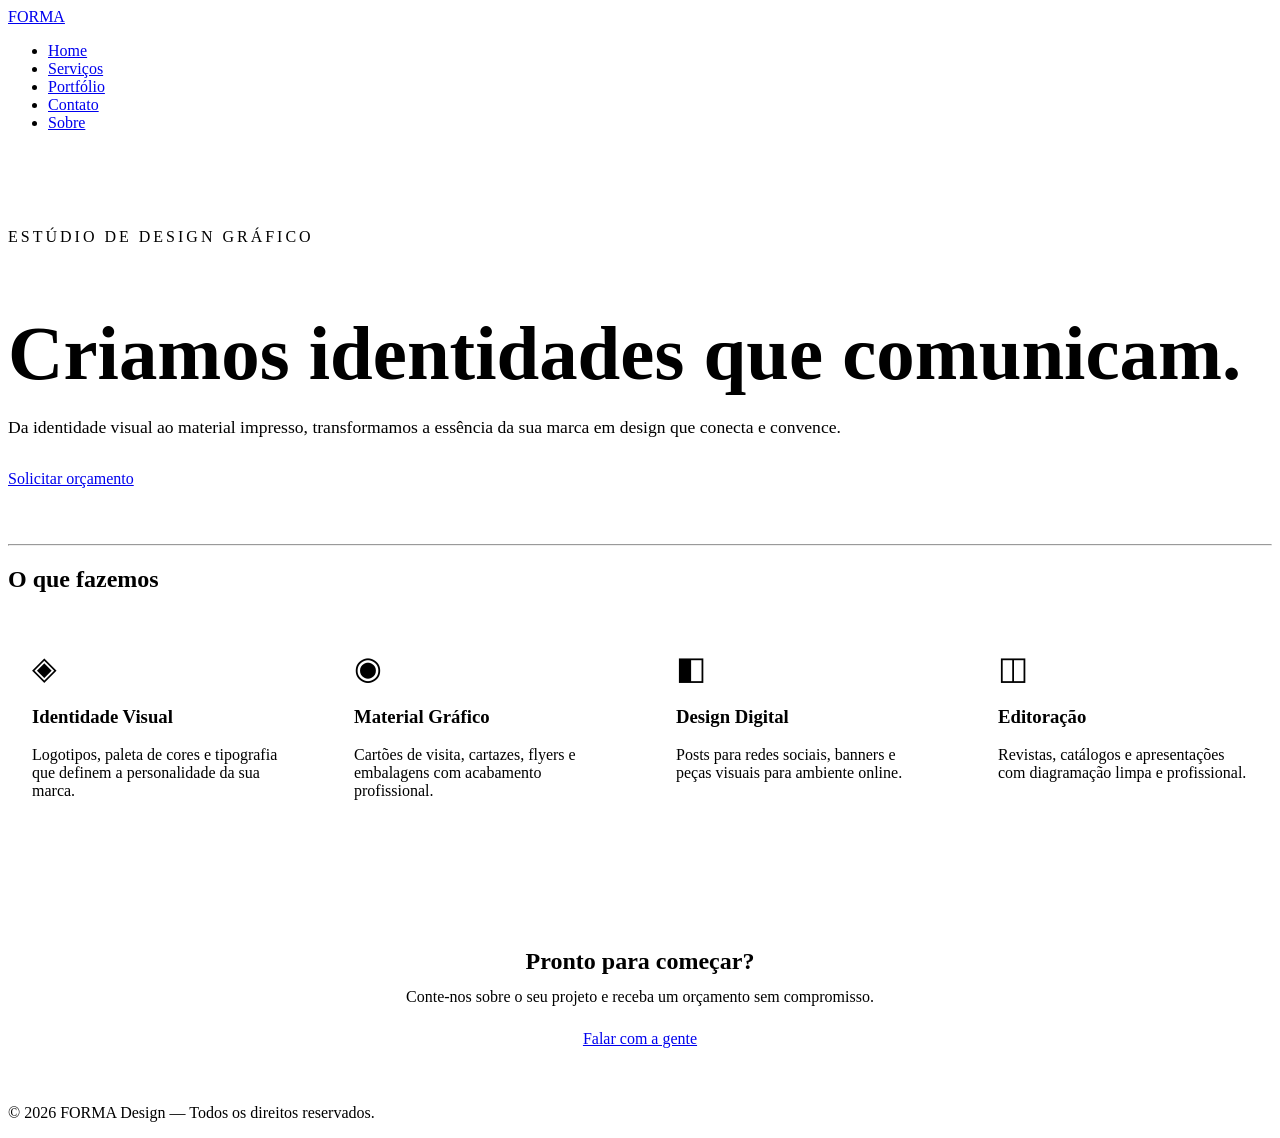
==== index.html @ bc7907e8 "Rename ProjetoDesign/index.html to index.html" ====
<!DOCTYPE html>
<html lang="pt-BR">
<head>
  <meta charset="UTF-8">
  <meta name="viewport" content="width=device-width, initial-scale=1.0">
  <title>FORMA — Estúdio de Design Gráfico</title>
  <!-- CSS global compartilhado por todas as páginas -->
  <link rel="stylesheet" href="css/estilo.css">

  <!-- Estilos exclusivos desta página (index) -->
  <style>
    /* Seção hero: apresentação principal */
    .hero {
      padding: 4rem 0 3rem;
      border-bottom: 1px solid var(--cor-borda);
    }

    .hero .subtitulo {
      font-size: 1rem;
      text-transform: uppercase;
      letter-spacing: 3px;
      color: var(--cor-destaque);
      margin-bottom: 0.8rem;
    }

    .hero h1 {
      font-size: clamp(2.5rem, 6vw, 5rem);
      margin-bottom: 1.2rem;
      color: var(--cor-texto);
    }

    .hero h1 em {
      color: var(--cor-destaque);
      font-style: normal;
    }

    .hero p {
      font-size: 1.1rem;
      margin-bottom: 2rem;
    }

    /* Grade de serviços */
    .grade-servicos {
      display: grid;
      grid-template-columns: repeat(auto-fit, minmax(220px, 1fr));
      gap: 1.5rem;
      margin-top: 2rem;
    }

    .card-servico {
      background-color: var(--cor-superficie);
      border: 1px solid var(--cor-borda);
      border-radius: var(--raio-borda);
      padding: 1.5rem;
      transition: border-color var(--transicao);
    }

    .card-servico:hover {
      border-color: var(--cor-destaque);
    }

    .card-servico .icone {
      font-size: 2rem;
      margin-bottom: 0.8rem;
    }

    /* Seção chamada para ação */
    .cta {
      background-color: var(--cor-superficie);
      border: 1px solid var(--cor-borda);
      border-radius: var(--raio-borda);
      padding: 2.5rem;
      margin-top: 3rem;
      text-align: center;
    }

    .cta h2 {
      margin-bottom: 0.8rem;
    }

    .cta p {
      margin: 0 auto 1.5rem;
    }
  </style>
</head>

<body>

  <!-- ===== CABEÇALHO ===== -->
  <header>
    <a href="index.html" class="logo">FORMA</a>

    <nav>
      <ul>
        <li><a href="index.html" class="ativo">Home</a></li>
        <li><a href="pages/pagina01.html">Serviços</a></li>
        <li><a href="pages/pagina02.html">Portfólio</a></li>
        <li><a href="pages/pagina03.html">Contato</a></li>
        <li><a href="pages/pagina07.html">Sobre</a></li>
      </ul>
    </nav>
  </header>

  <!-- ===== CONTEÚDO PRINCIPAL ===== -->
  <main>

    <!-- Seção de apresentação -->
    <section class="hero">
      <p class="subtitulo">Estúdio de Design Gráfico</p>
      <h1>Criamos <em>identidades</em> que comunicam.</h1>
      <p>
        Da identidade visual ao material impresso, transformamos
        a essência da sua marca em design que conecta e convence.
      </p>
      <a href="pages/pagina03.html" class="botao">Solicitar orçamento</a>
    </section>

    <hr class="divisor">

    <!-- Seção de serviços -->
    <section>
      <h2>O que fazemos</h2>

      <div class="grade-servicos">

        <article class="card-servico">
          <div class="icone">◈</div>
          <h3>Identidade Visual</h3>
          <p>Logotipos, paleta de cores e tipografia que definem a personalidade da sua marca.</p>
        </article>

        <article class="card-servico">
          <div class="icone">◉</div>
          <h3>Material Gráfico</h3>
          <p>Cartões de visita, cartazes, flyers e embalagens com acabamento profissional.</p>
        </article>

        <article class="card-servico">
          <div class="icone">◧</div>
          <h3>Design Digital</h3>
          <p>Posts para redes sociais, banners e peças visuais para ambiente online.</p>
        </article>

        <article class="card-servico">
          <div class="icone">◫</div>
          <h3>Editoração</h3>
          <p>Revistas, catálogos e apresentações com diagramação limpa e profissional.</p>
        </article>

      </div>
    </section>

    <!-- Chamada para ação -->
    <div class="cta">
      <h2>Pronto para começar?</h2>
      <p>Conte-nos sobre o seu projeto e receba um orçamento sem compromisso.</p>
      <a href="pages/pagina03.html" class="botao">Falar com a gente</a>
    </div>

  </main>

  <!-- ===== RODAPÉ ===== -->
  <footer>
    <p>&copy; 2026 <span>FORMA Design</span> — Todos os direitos reservados.</p>
  </footer>

</body>
</html>
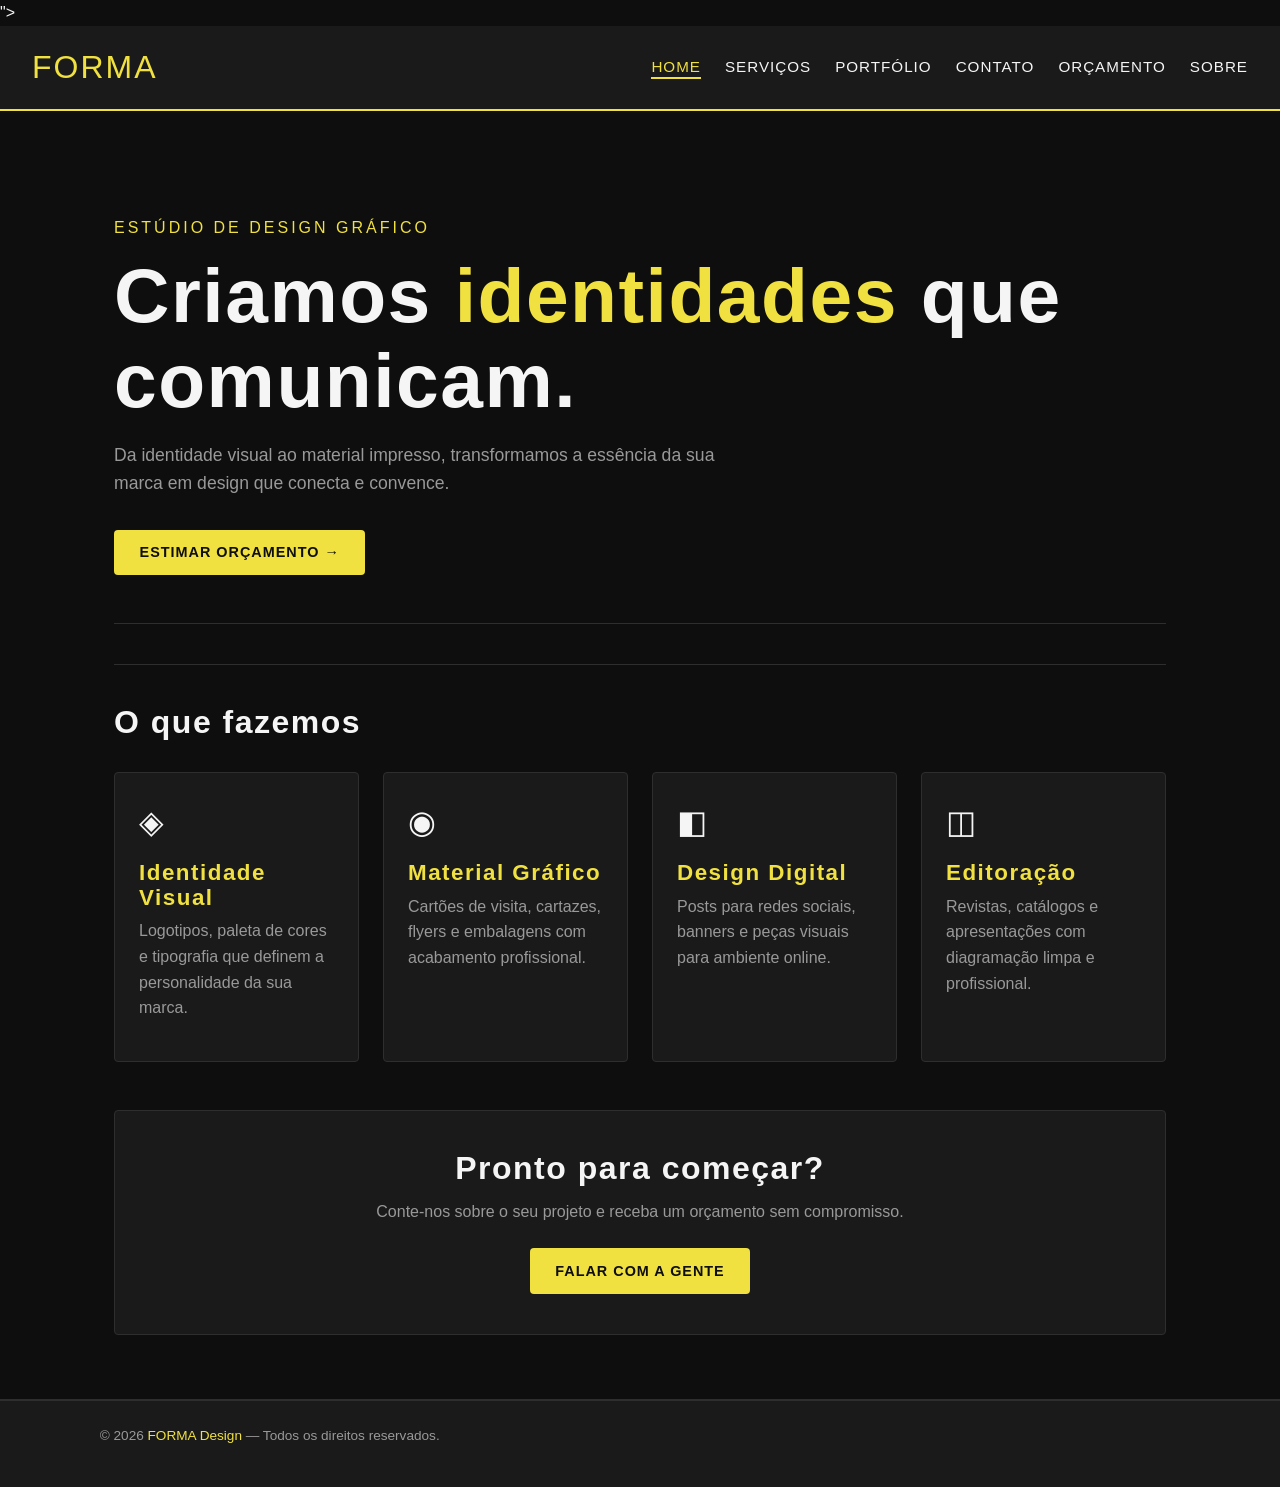
==== commit 2f151371: "Atualização final do código" ====
--- a/index.html
+++ b/index.html
@@ -1,11 +1,12 @@
 <!DOCTYPE html>
 <html lang="pt-BR">
-<head>
+<head >
   <meta charset="UTF-8">
   <meta name="viewport" content="width=device-width, initial-scale=1.0">
   <title>FORMA — Estúdio de Design Gráfico</title>
   <!-- CSS global compartilhado por todas as páginas -->
   <link rel="stylesheet" href="css/estilo.css">
+  <link rel="icon" type="image/png" href="images/icon_forma.png">">
 
   <!-- Estilos exclusivos desta página (index) -->
   <style>
@@ -96,6 +97,7 @@
         <li><a href="pages/pagina01.html">Serviços</a></li>
         <li><a href="pages/pagina02.html">Portfólio</a></li>
         <li><a href="pages/pagina03.html">Contato</a></li>
+        <li><a href="pages/pagina06.html">Orçamento</a></li>
         <li><a href="pages/pagina07.html">Sobre</a></li>
       </ul>
     </nav>
@@ -112,7 +114,7 @@
         Da identidade visual ao material impresso, transformamos
         a essência da sua marca em design que conecta e convence.
       </p>
-      <a href="pages/pagina03.html" class="botao">Solicitar orçamento</a>
+      <a href="pages/pagina06.html" class="botao"> Estimar Orçamento →</a>
     </section>
 
     <hr class="divisor">
--- a/css/estilo.css
+++ b/css/estilo.css
@@ -0,0 +1,156 @@
+/* =============================================
+   ESTILO GLOBAL - ESTÚDIO DE DESIGN GRÁFICO
+   Arquivo: css/estilo.css
+   Descrição: Estilos compartilhados por todas
+              as páginas do site.
+   ============================================= */
+
+/* --- 1. VARIÁVEIS DE COR E FONTE --- */
+html {
+  --cor-fundo:       #0e0e0e;
+  --cor-superficie:  #1a1a1a;
+  --cor-borda:       #2e2e2e;
+  --cor-destaque:    #f0e040;   /* amarelo gráfico */
+  --cor-texto:       #f5f5f5;
+  --cor-texto-suave: #999999;
+  --fonte-titulo:    'Bebas Neue', sans-serif;
+  --fonte-corpo:     'DM Sans', sans-serif;
+  --raio-borda:      4px;
+  --transicao:       0.25s ease;
+}
+
+/* --- 2. RESET BÁSICO --- */
+*, *::before, *::after {
+  box-sizing: border-box;
+  margin: 0;
+  padding: 0;
+}
+
+/* --- 3. ESTILOS DO BODY --- */
+body {
+  background-color: var(--cor-fundo);
+  color: var(--cor-texto);
+  font-family: var(--fonte-corpo);
+  font-size: 1rem;
+  line-height: 1.6;
+}
+
+/* --- 4. IMPORTAÇÃO DE FONTES (Google Fonts) --- */
+@import url('https://fonts.googleapis.com/css2?family=Bebas+Neue&family=DM+Sans:wght@400;500;700&display=swap');
+
+/* --- 5. CABEÇALHO (HEADER) --- */
+header {
+  background-color: var(--cor-superficie);
+  border-bottom: 2px solid var(--cor-destaque);
+  padding: 1rem 2rem;
+  display: flex;
+  align-items: center;
+  justify-content: space-between;
+  flex-wrap: wrap;
+  gap: 1rem;
+}
+
+header .logo {
+  font-family: var(--fonte-titulo);
+  font-size: 2rem;
+  letter-spacing: 2px;
+  color: var(--cor-destaque);
+  text-decoration: none;
+}
+
+/* --- 6. NAVEGAÇÃO (NAV) --- */
+nav ul {
+  list-style: none;
+  display: flex;
+  gap: 1.5rem;
+  flex-wrap: wrap;
+}
+
+nav a {
+  color: var(--cor-texto);
+  text-decoration: none;
+  font-weight: 500;
+  font-size: 0.95rem;
+  letter-spacing: 1px;
+  text-transform: uppercase;
+  transition: color var(--transicao);
+}
+
+nav a:hover {
+  color: var(--cor-destaque);
+}
+
+nav a.ativo {
+  color: var(--cor-destaque);
+  border-bottom: 2px solid var(--cor-destaque);
+  padding-bottom: 2px;
+}
+
+/* --- 7. CONTEÚDO PRINCIPAL (MAIN) --- */
+main {
+  max-width: 1100px;
+  margin: 2.5rem auto;
+  padding: 0 1.5rem;
+}
+
+/* --- 8. TÍTULOS DE SEÇÃO --- */
+h1, h2, h3 {
+  font-family: var(--fonte-titulo);
+  letter-spacing: 1.5px;
+  line-height: 1.1;
+}
+
+h1 { font-size: 3rem;   color: var(--cor-destaque); }
+h2 { font-size: 2rem;   color: var(--cor-texto);     margin-bottom: 1rem; }
+h3 { font-size: 1.4rem; color: var(--cor-destaque);  margin-bottom: 0.5rem; }
+
+/* --- 9. PARÁGRAFOS E TEXTO --- */
+p {
+  color: var(--cor-texto-suave);
+  margin-bottom: 1rem;
+  max-width: 65ch;
+}
+
+/* --- 10. BOTÕES --- */
+.botao {
+  display: inline-block;
+  background-color: var(--cor-destaque);
+  color: #0e0e0e;
+  padding: 0.7rem 1.6rem;
+  font-family: var(--fonte-corpo);
+  font-weight: 700;
+  font-size: 0.9rem;
+  letter-spacing: 1px;
+  text-transform: uppercase;
+  text-decoration: none;
+  border: none;
+  border-radius: var(--raio-borda);
+  cursor: pointer;
+  transition: opacity var(--transicao);
+}
+
+.botao:hover {
+  opacity: 0.85;
+}
+
+/* --- 11. DIVISOR DE SEÇÃO --- */
+.divisor {
+  border: none;
+  border-top: 1px solid var(--cor-borda);
+  margin: 2.5rem 0;
+}
+
+/* --- 12. RODAPÉ (FOOTER) --- */
+footer {
+  background-color: var(--cor-superficie);
+  border-top: 2px solid var(--cor-borda);
+  text-align: center;
+  padding: 1.5rem;
+  margin-top: 4rem;
+  font-size: 0.85rem;
+  color: var(--cor-texto-suave);
+}
+
+footer span {
+  color: var(--cor-destaque);
+}
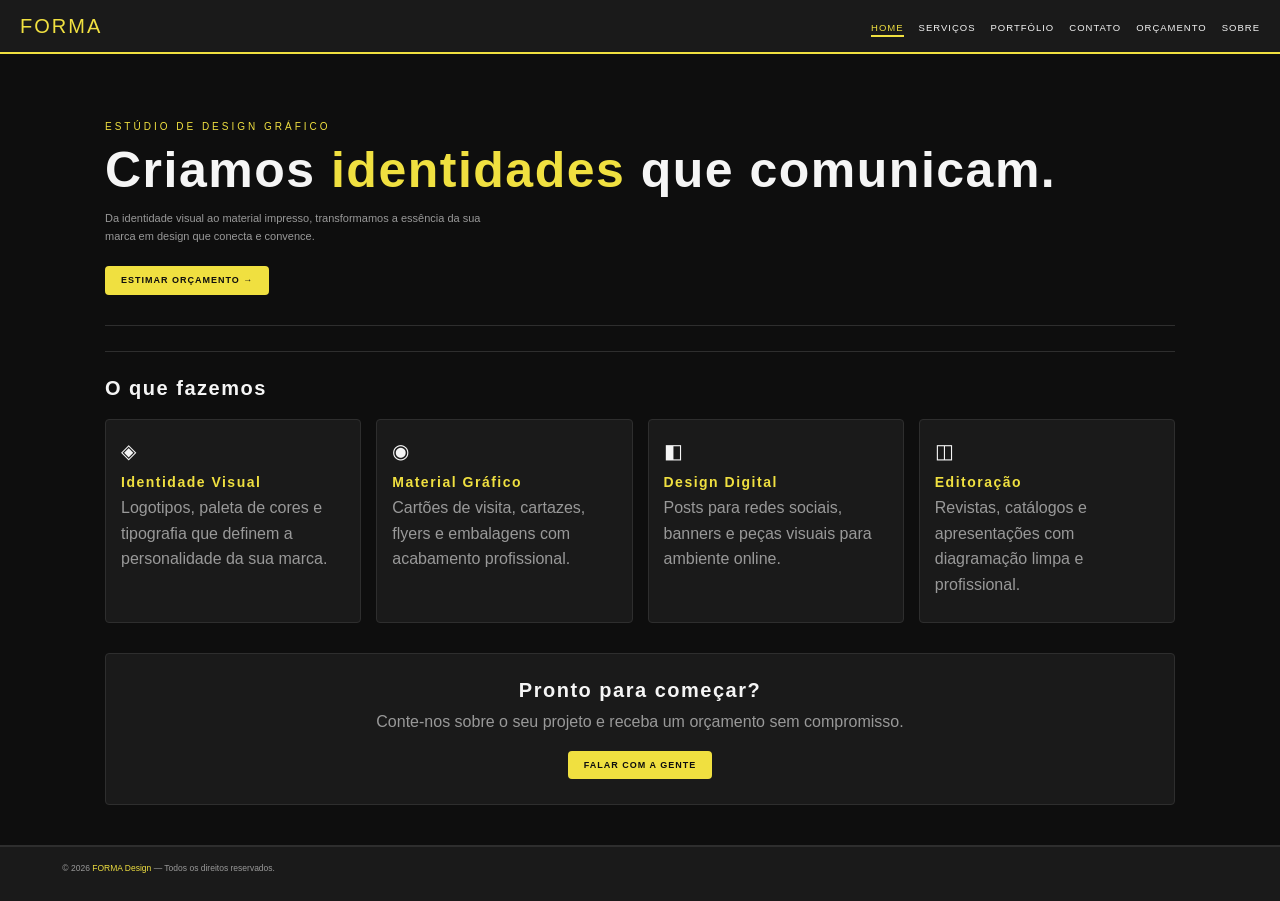
==== commit 859fb69d: "Atualização final do código" ====
--- a/index.html
+++ b/index.html
@@ -6,7 +6,7 @@
   <title>FORMA — Estúdio de Design Gráfico</title>
   <!-- CSS global compartilhado por todas as páginas -->
   <link rel="stylesheet" href="css/estilo.css">
-  <link rel="icon" type="image/png" href="images/icon_forma.png">">
+  <link rel="icon" type="image/png" href="images/icon_forma.png">
 
   <!-- Estilos exclusivos desta página (index) -->
   <style>
--- a/css/estilo.css
+++ b/css/estilo.css
@@ -7,16 +7,18 @@
 
 /* --- 1. VARIÁVEIS DE COR E FONTE --- */
 html {
-  --cor-fundo:       #0e0e0e;
-  --cor-superficie:  #1a1a1a;
-  --cor-borda:       #2e2e2e;
-  --cor-destaque:    #f0e040;   /* amarelo gráfico */
-  --cor-texto:       #f5f5f5;
+  font-size: 62.5%;
+  --cor-fundo: #0e0e0e;
+  --cor-superficie: #1a1a1a;
+  --cor-borda: #2e2e2e;
+  --cor-destaque: #f0e040;
+  /* amarelo gráfico */
+  --cor-texto: #f5f5f5;
   --cor-texto-suave: #999999;
-  --fonte-titulo:    'Bebas Neue', sans-serif;
-  --fonte-corpo:     'DM Sans', sans-serif;
-  --raio-borda:      4px;
-  --transicao:       0.25s ease;
+  --fonte-titulo: 'Bebas Neue', sans-serif;
+  --fonte-corpo: 'DM Sans', sans-serif;
+  --raio-borda: 4px;
+  --transicao: 0.25s ease;
 }
 
 /* --- 2. RESET BÁSICO --- */
@@ -31,8 +33,14 @@
   background-color: var(--cor-fundo);
   color: var(--cor-texto);
   font-family: var(--fonte-corpo);
-  font-size: 1rem;
+  font-size: 1.6rem;
   line-height: 1.6;
+}
+
+img {
+  max-width: 100%;
+  height: auto;
+  display: block;
 }
 
 /* --- 4. IMPORTAÇÃO DE FONTES (Google Fonts) --- */
@@ -94,15 +102,30 @@
 }
 
 /* --- 8. TÍTULOS DE SEÇÃO --- */
-h1, h2, h3 {
+h1,
+h2,
+h3 {
   font-family: var(--fonte-titulo);
   letter-spacing: 1.5px;
   line-height: 1.1;
 }
 
-h1 { font-size: 3rem;   color: var(--cor-destaque); }
-h2 { font-size: 2rem;   color: var(--cor-texto);     margin-bottom: 1rem; }
-h3 { font-size: 1.4rem; color: var(--cor-destaque);  margin-bottom: 0.5rem; }
+h1 {
+  font-size: 3rem;
+  color: var(--cor-destaque);
+}
+
+h2 {
+  font-size: 2rem;
+  color: var(--cor-texto);
+  margin-bottom: 1rem;
+}
+
+h3 {
+  font-size: 1.4rem;
+  color: var(--cor-destaque);
+  margin-bottom: 0.5rem;
+}
 
 /* --- 9. PARÁGRAFOS E TEXTO --- */
 p {
